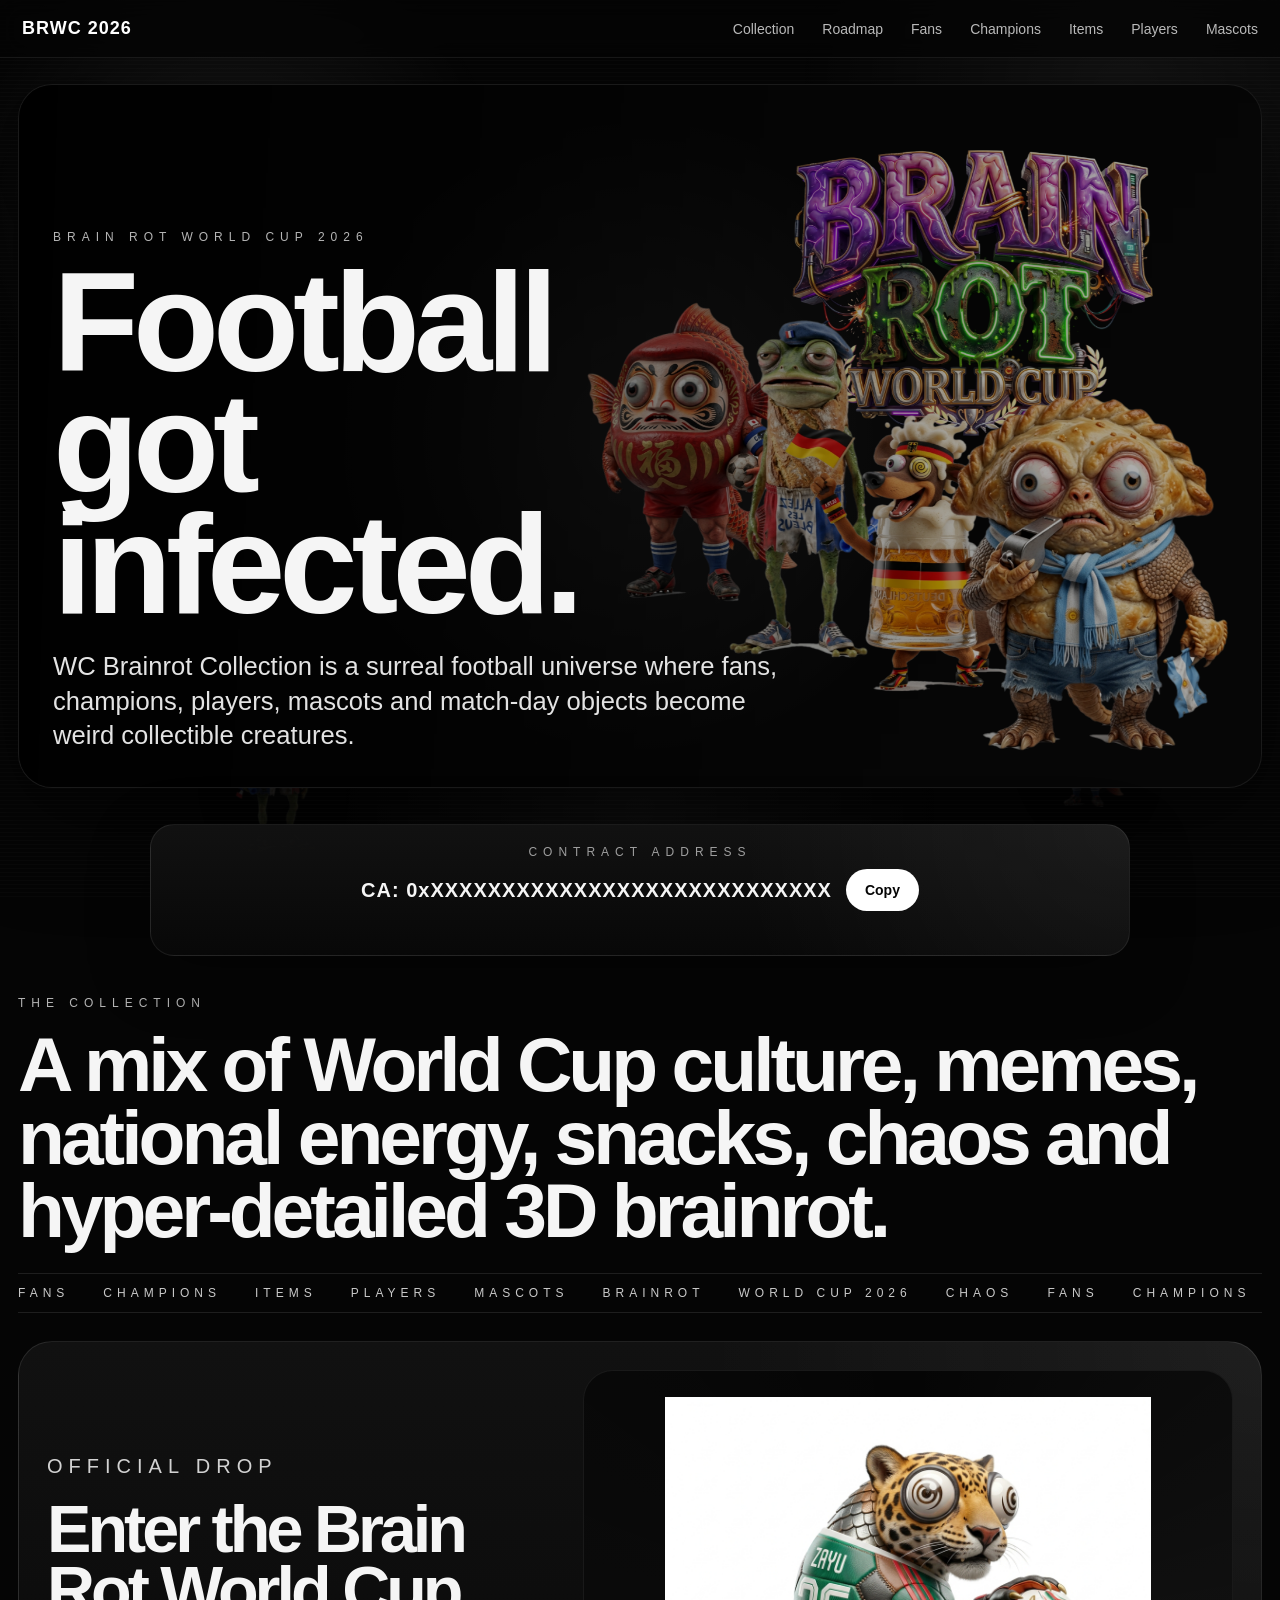
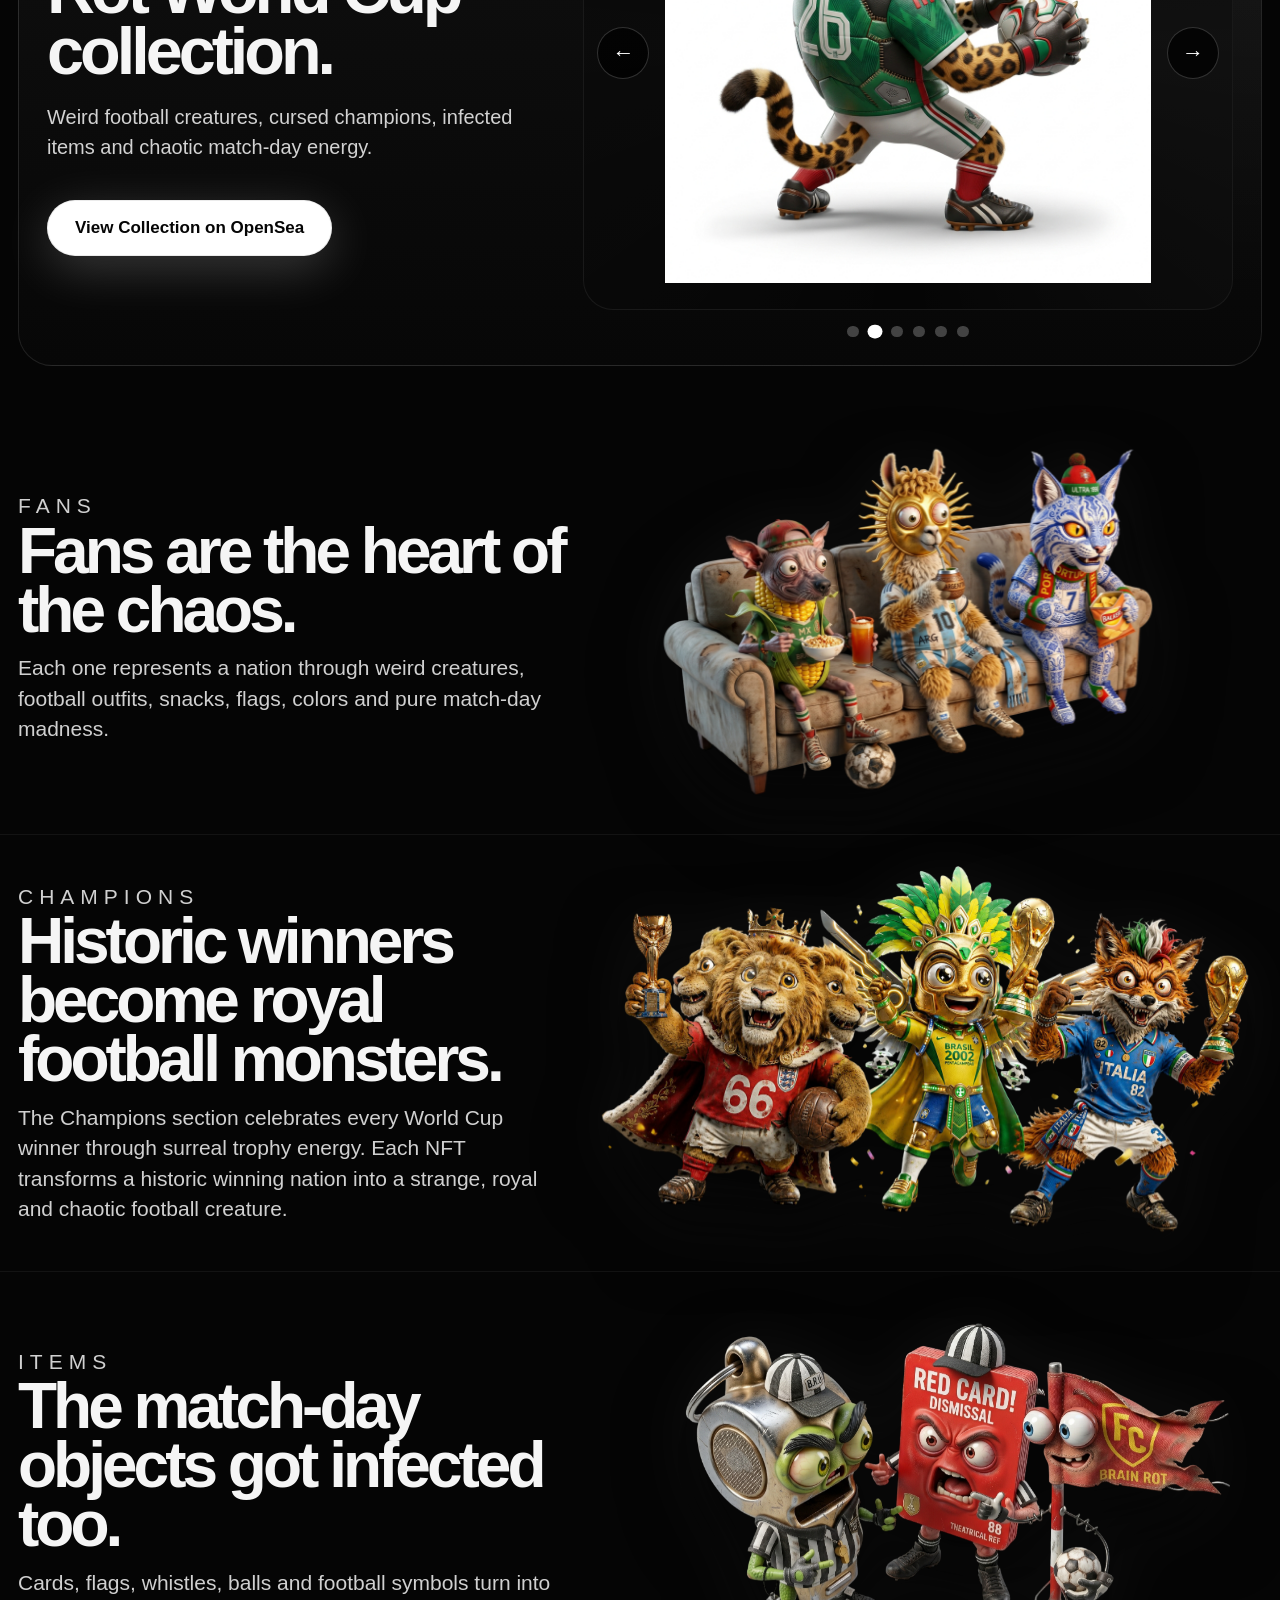
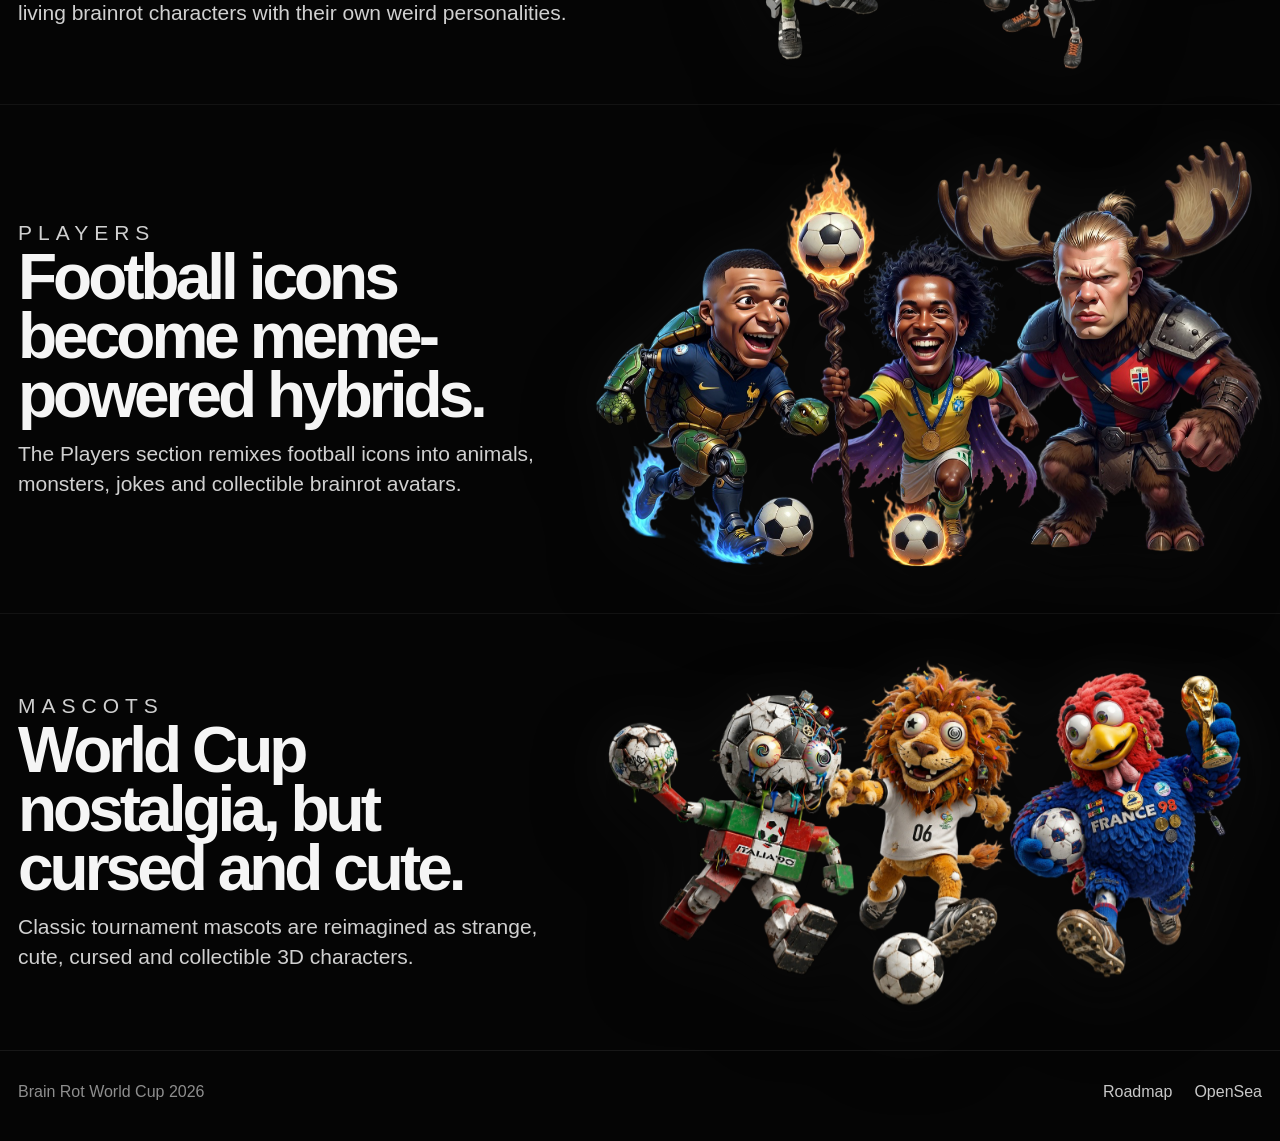
==== index.html @ d7ae4062 "Initial commit" ====
<!DOCTYPE html>
<html lang="en">
<head>
  <meta charset="UTF-8" />
  <meta name="viewport" content="width=device-width, initial-scale=1.0" />

  <title>Brain Rot World Cup 2026</title>

  <link rel="stylesheet" href="style.css" />
</head>
<body>

  <div class="cursor-glow"></div>

  <!-- Floating background characters -->
  <div class="bg-floaters">
    <img src="assets/floaters/floater-01.png" class="floater floater-1" alt="">
    <img src="assets/floaters/floater-02.png" class="floater floater-2" alt="">
    <img src="assets/floaters/floater-03.png" class="floater floater-3" alt="">
    <img src="assets/floaters/floater-04.png" class="floater floater-4" alt="">
    <img src="assets/floaters/floater-05.png" class="floater floater-5" alt="">
    <img src="assets/floaters/floater-06.png" class="floater floater-6" alt="">
  </div>

  <nav class="navbar">
    <a href="index.html" class="logo">BRWC 2026</a>

    <div class="nav-links">
      <a href="#collection">Collection</a>
      <a href="roadmap.html">Roadmap</a>
      <a href="#fans">Fans</a>
      <a href="#champions">Champions</a>
      <a href="#items">Items</a>
      <a href="#players">Players</a>
      <a href="#mascots">Mascots</a>
    </div>
  </nav>

  <main>

    <section class="hero">
      <div class="hero-stage reveal">
        <img src="assets/hero.png" alt="Brain Rot World Cup cover" class="hero-art">

        <div class="hero-overlay"></div>

        <div class="hero-content">
          <p class="tag glitch-tag">BRAIN ROT WORLD CUP 2026</p>

          <h1 class="hero-title">
            <span>Football</span>
            <span>got</span>
            <span>infected.</span>
          </h1>

          <p class="hero-description">
            WC Brainrot Collection is a surreal football universe where fans,
            champions, players, mascots and match-day objects become weird collectible creatures.
          </p>
        </div>
      </div>
    </section>

    <section class="contract-bar reveal">
      <div class="contract-box">
        <p class="contract-label">Contract Address</p>

        <div class="contract-code-wrap">
          <span id="ca-value" class="contract-code">CA: 0xXXXXXXXXXXXXXXXXXXXXXXXXXXXX</span>

          <button id="copy-ca-btn" class="copy-ca-btn magnetic" type="button">
            Copy
          </button>
        </div>

        <span id="copy-feedback" class="copy-feedback">Copied!</span>
      </div>
    </section>

    <section id="collection" class="collection-section">
      <div class="collection-top reveal">
        <p class="tag glitch-tag">THE COLLECTION</p>

        <h2 class="animated-headline">
          A mix of World Cup culture, memes, national energy, snacks, chaos and hyper-detailed 3D brainrot.
        </h2>
      </div>

      <div class="marquee reveal">
        <div class="marquee-track">
          <span>FANS</span>
          <span>CHAMPIONS</span>
          <span>ITEMS</span>
          <span>PLAYERS</span>
          <span>MASCOTS</span>
          <span>BRAINROT</span>
          <span>WORLD CUP 2026</span>
          <span>CHAOS</span>
          <span>FANS</span>
          <span>CHAMPIONS</span>
          <span>ITEMS</span>
          <span>PLAYERS</span>
          <span>MASCOTS</span>
          <span>BRAINROT</span>
          <span>WORLD CUP 2026</span>
          <span>CHAOS</span>
        </div>
      </div>

      <div class="collection-feature reveal">
        <div class="collection-copy">
          <p class="tag glitch-tag">OFFICIAL DROP</p>

          <h3>Enter the Brain Rot World Cup collection.</h3>

          <p>
            Weird football creatures, cursed champions, infected items and chaotic match-day energy.
          </p>

          <a
            href="https://opensea.io/collection/brain-rot-world-cup-2026/overview"
            target="_blank"
            rel="noopener noreferrer"
            class="opensea-button big magnetic"
          >
            View Collection on OpenSea
          </a>
        </div>

        <div class="carousel-wrap">
          <button class="carousel-btn prev magnetic" aria-label="Previous NFT">←</button>

          <div class="carousel-stage">
            <div class="slide active">
              <img src="assets/nfts/nft-01.png" alt="BRWC NFT 01">
            </div>

            <div class="slide">
              <img src="assets/nfts/nft-02.png" alt="BRWC NFT 02">
            </div>

            <div class="slide">
              <img src="assets/nfts/nft-03.png" alt="BRWC NFT 03">
            </div>

            <div class="slide">
              <img src="assets/nfts/nft-04.png" alt="BRWC NFT 04">
            </div>

            <div class="slide">
              <img src="assets/nfts/nft-05.png" alt="BRWC NFT 05">
            </div>

            <div class="slide">
              <img src="assets/nfts/nft-06.png" alt="BRWC NFT 06">
            </div>
          </div>

          <button class="carousel-btn next magnetic" aria-label="Next NFT">→</button>

          <div class="carousel-dots">
            <button class="dot active" aria-label="NFT 1"></button>
            <button class="dot" aria-label="NFT 2"></button>
            <button class="dot" aria-label="NFT 3"></button>
            <button class="dot" aria-label="NFT 4"></button>
            <button class="dot" aria-label="NFT 5"></button>
            <button class="dot" aria-label="NFT 6"></button>
          </div>
        </div>
      </div>
    </section>

    <section id="fans" class="category reveal">
      <div class="category-text">
        <p class="tag glitch-tag">FANS</p>

        <h2>Fans are the heart of the chaos.</h2>

        <p>
          Each one represents a nation through weird creatures, football outfits,
          snacks, flags, colors and pure match-day madness.
        </p>
      </div>

      <div class="category-image">
        <img src="assets/fans.png" alt="Brainrot football fans">
      </div>
    </section>

    <section id="champions" class="category reveal">
      <div class="category-text">
        <p class="tag glitch-tag">CHAMPIONS</p>

        <h2>Historic winners become royal football monsters.</h2>

        <p>
          The Champions section celebrates every World Cup winner through surreal
          trophy energy. Each NFT transforms a historic winning nation into a
          strange, royal and chaotic football creature.
        </p>
      </div>

      <div class="category-image">
        <img src="assets/champions.png" alt="Brainrot World Cup champions">
      </div>
    </section>

    <section id="items" class="category reveal">
      <div class="category-text">
        <p class="tag glitch-tag">ITEMS</p>

        <h2>The match-day objects got infected too.</h2>

        <p>
          Cards, flags, whistles, balls and football symbols turn into living
          brainrot characters with their own weird personalities.
        </p>
      </div>

      <div class="category-image">
        <img src="assets/items.png" alt="Brainrot World Cup items">
      </div>
    </section>

    <section id="players" class="category reveal">
      <div class="category-text">
        <p class="tag glitch-tag">PLAYERS</p>

        <h2>Football icons become meme-powered hybrids.</h2>

        <p>
          The Players section remixes football icons into animals, monsters,
          jokes and collectible brainrot avatars.
        </p>
      </div>

      <div class="category-image">
        <img src="assets/players.png" alt="Brainrot football players">
      </div>
    </section>

    <section id="mascots" class="category reveal">
      <div class="category-text">
        <p class="tag glitch-tag">MASCOTS</p>

        <h2>World Cup nostalgia, but cursed and cute.</h2>

        <p>
          Classic tournament mascots are reimagined as strange, cute, cursed
          and collectible 3D characters.
        </p>
      </div>

      <div class="category-image">
        <img src="assets/mascots.png" alt="Brainrot World Cup mascots">
      </div>
    </section>

  </main>

  <footer class="reveal">
    <p>Brain Rot World Cup 2026</p>

    <div class="footer-links">
      <a href="roadmap.html" class="magnetic">Roadmap</a>

      <a
        href="https://opensea.io/collection/brain-rot-world-cup-2026/overview"
        target="_blank"
        rel="noopener noreferrer"
        class="magnetic"
      >
        OpenSea
      </a>
    </div>
  </footer>

  <script src="script.js"></script>
</body>
</html>
---- style.css ----
* {
  box-sizing: border-box;
}

html {
  scroll-behavior: smooth;
  cursor: url("assets/trophy-cursor.png") 16 16, auto;
}

body {
  margin: 0;
  background: #050505;
  color: #f5f5f5;
  font-family: Arial, Helvetica, sans-serif;
  overflow-x: hidden;
  cursor: url("assets/trophy-cursor.png") 16 16, auto;
}

a,
button,
.carousel-btn,
.dot,
.magnetic {
  cursor: url("assets/trophy-cursor.png") 16 16, pointer;
}

body::before {
  content: "";
  position: fixed;
  inset: 0;
  pointer-events: none;
  z-index: 0;
  background:
    radial-gradient(circle at 18% 22%, rgba(255,255,255,0.08), transparent 22%),
    radial-gradient(circle at 88% 10%, rgba(255,255,255,0.06), transparent 24%),
    radial-gradient(circle at 50% 90%, rgba(255,255,255,0.04), transparent 30%);
  animation: backgroundPulse 9s ease-in-out infinite;
}

body::after {
  content: "";
  position: fixed;
  inset: 0;
  pointer-events: none;
  z-index: 1;
  opacity: 0.045;
  background-image:
    linear-gradient(rgba(255,255,255,0.35) 1px, transparent 1px);
  background-size: 100% 4px;
  mix-blend-mode: screen;
}

@keyframes backgroundPulse {
  0% {
    opacity: 0.65;
    transform: scale(1);
  }

  50% {
    opacity: 1;
    transform: scale(1.04);
  }

  100% {
    opacity: 0.65;
    transform: scale(1);
  }
}

img {
  width: 100%;
  display: block;
}

main,
nav,
footer {
  position: relative;
  z-index: 2;
}

/* cursor glow */
.cursor-glow {
  position: fixed;
  left: 0;
  top: 0;
  width: 34px;
  height: 34px;
  border-radius: 999px;
  pointer-events: none;
  z-index: 9999;
  opacity: 0;
  transform: translate(-50%, -50%);
  background: radial-gradient(circle, rgba(255,255,255,0.32), rgba(255,255,255,0.06), transparent 70%);
  mix-blend-mode: screen;
  transition:
    opacity 0.2s ease,
    width 0.2s ease,
    height 0.2s ease;
}

.cursor-glow.active {
  opacity: 1;
}

.cursor-glow.hovering {
  width: 64px;
  height: 64px;
  background: radial-gradient(circle, rgba(255,255,255,0.46), rgba(255,255,255,0.10), transparent 70%);
}

/* floating background */
.bg-floaters {
  position: fixed;
  inset: 0;
  pointer-events: none;
  overflow: hidden;
  z-index: 1;
}

.floater {
  position: absolute;
  width: 90px;
  opacity: 0.18;
  filter:
    drop-shadow(0 10px 30px rgba(0,0,0,0.55))
    drop-shadow(0 0 16px rgba(255,255,255,0.06));
  will-change: transform;
  animation-name: floaterDrift;
  animation-timing-function: ease-in-out;
  animation-iteration-count: infinite;
}

.floater-1 {
  top: 12%;
  left: 3%;
  width: 82px;
  animation-duration: 19s;
  animation-delay: -2s;
}

.floater-2 {
  top: 20%;
  right: 5%;
  width: 105px;
  animation-duration: 24s;
  animation-delay: -8s;
}

.floater-3 {
  top: 44%;
  left: 8%;
  width: 72px;
  animation-duration: 22s;
  animation-delay: -5s;
}

.floater-4 {
  top: 54%;
  right: 9%;
  width: 98px;
  animation-duration: 21s;
  animation-delay: -11s;
}

.floater-5 {
  top: 74%;
  left: 18%;
  width: 88px;
  animation-duration: 27s;
  animation-delay: -4s;
}

.floater-6 {
  top: 78%;
  right: 12%;
  width: 76px;
  animation-duration: 20s;
  animation-delay: -13s;
}

@keyframes floaterDrift {
  0% {
    transform: translate3d(0, 0, 0) rotate(0deg) scale(1);
  }

  20% {
    transform: translate3d(24px, -36px, 0) rotate(7deg) scale(1.06);
  }

  40% {
    transform: translate3d(-18px, -18px, 0) rotate(-5deg) scale(0.96);
  }

  60% {
    transform: translate3d(30px, 20px, 0) rotate(4deg) scale(1.02);
  }

  80% {
    transform: translate3d(-12px, 34px, 0) rotate(-8deg) scale(1.08);
  }

  100% {
    transform: translate3d(0, 0, 0) rotate(0deg) scale(1);
  }
}

/* reveal on scroll */
.reveal {
  opacity: 0;
  transform: translateY(34px) scale(0.985);
  filter: blur(8px);
  transition:
    opacity 0.8s ease,
    transform 0.8s ease,
    filter 0.8s ease;
}

.reveal.visible {
  opacity: 1;
  transform: translateY(0) scale(1);
  filter: blur(0);
}

/* nav */
.navbar {
  width: 100%;
  padding: 18px 22px;
  display: flex;
  justify-content: space-between;
  align-items: center;
  position: sticky;
  top: 0;
  background: rgba(5, 5, 5, 0.78);
  backdrop-filter: blur(12px);
  z-index: 10;
  border-bottom: 1px solid rgba(255,255,255,0.08);
}

.logo {
  font-size: 18px;
  font-weight: 900;
  letter-spacing: 1px;
  animation: logoJitter 5s steps(1) infinite;
}

@keyframes logoJitter {
  0%, 92%, 100% {
    transform: translate(0, 0);
  }

  93% {
    transform: translate(1px, -1px);
  }

  94% {
    transform: translate(-1px, 1px);
  }

  95% {
    transform: translate(1px, 1px);
  }
}

.nav-links {
  display: flex;
  gap: 28px;
}

.nav-links a {
  color: white;
  text-decoration: none;
  font-size: 14px;
  opacity: 0.72;
  transition:
    opacity 0.2s ease,
    transform 0.2s ease;
}

.nav-links a:hover {
  opacity: 1;
  transform: translateY(-2px);
}

/* tags */
.tag {
  font-size: 12px;
  letter-spacing: 6px;
  text-transform: uppercase;
  color: #b5b5b5;
  margin: 0 0 18px;
}

.glitch-tag {
  animation: tinyGlitch 4.6s steps(1) infinite;
}

@keyframes tinyGlitch {
  0%, 88%, 100% {
    transform: translate(0, 0);
    opacity: 0.9;
  }

  89% {
    transform: translate(1px, -1px);
    opacity: 1;
  }

  90% {
    transform: translate(-1px, 1px);
    opacity: 0.75;
  }

  91% {
    transform: translate(0, 0);
    opacity: 0.9;
  }
}

/* hero */
.hero {
  padding: 26px 18px 28px;
}

.hero-stage {
  position: relative;
  min-height: 78vh;
  border-radius: 34px;
  overflow: hidden;
  background:
    radial-gradient(circle at center, rgba(255,255,255,0.08), transparent 45%),
    #090909;
  border: 1px solid rgba(255,255,255,0.07);
  box-shadow: 0 30px 100px rgba(0,0,0,0.55);
  animation: heroBreath 7s ease-in-out infinite;
}

@keyframes heroBreath {
  0% {
    transform: translateY(0) scale(1);
  }

  50% {
    transform: translateY(-4px) scale(1.006);
  }

  100% {
    transform: translateY(0) scale(1);
  }
}

.hero-art {
  width: 100%;
  height: 100%;
  object-fit: cover;
  object-position: center;
  min-height: 78vh;
  transform: scale(1.015);
  transition: transform 0.25s ease-out;
  will-change: transform;
}

.hero-overlay {
  position: absolute;
  inset: 0;
  background:
    linear-gradient(90deg, rgba(0,0,0,0.88) 0%, rgba(0,0,0,0.56) 36%, rgba(0,0,0,0.18) 64%, rgba(0,0,0,0.08) 100%),
    linear-gradient(180deg, rgba(0,0,0,0.28) 0%, rgba(0,0,0,0.2) 100%);
}

.hero-content {
  position: absolute;
  left: 34px;
  bottom: 34px;
  max-width: 760px;
  z-index: 2;
}

.hero-title {
  font-size: clamp(64px, 11vw, 170px);
  line-height: 0.86;
  letter-spacing: -6px;
  margin: 0;
}

.split-text .char {
  display: inline-block;
  transform-origin: 50% 80%;
  animation: charWave 3.8s ease-in-out infinite;
  animation-delay: calc(var(--i) * 0.035s);
}

@keyframes charWave {
  0%, 100% {
    transform: translateY(0) rotate(0deg) skewX(0deg);
  }

  30% {
    transform: translateY(-3px) rotate(-0.8deg) skewX(-1deg);
  }

  60% {
    transform: translateY(2px) rotate(0.6deg) skewX(0.8deg);
  }
}

.hero-description {
  font-size: clamp(22px, 2vw, 34px);
  line-height: 1.35;
  color: #e3e3e3;
  max-width: 900px;
  margin: 24px 0 0;
  animation: descriptionFloat 6s ease-in-out infinite;
}

@keyframes descriptionFloat {
  0%, 100% {
    transform: translateY(0);
  }

  50% {
    transform: translateY(-4px);
  }
}

/* collection */
.collection-section {
  padding: 16px 18px 36px;
}

.collection-top {
  max-width: 1200px;
}

.collection-top h2 {
  font-size: clamp(40px, 6vw, 92px);
  line-height: 0.95;
  letter-spacing: -4px;
  margin: 0;
}

.animated-headline {
  animation: softWobble 6s ease-in-out infinite;
  transform-origin: left center;
}

@keyframes softWobble {
  0% {
    transform: skewX(0deg) translateY(0);
  }

  25% {
    transform: skewX(-0.9deg) translateY(-2px);
  }

  50% {
    transform: skewX(0.9deg) translateY(2px);
  }

  75% {
    transform: skewX(-0.4deg) translateY(-1px);
  }

  100% {
    transform: skewX(0deg) translateY(0);
  }
}

.marquee {
  width: 100%;
  overflow: hidden;
  margin: 26px 0 28px;
  border-top: 1px solid rgba(255,255,255,0.1);
  border-bottom: 1px solid rgba(255,255,255,0.1);
  padding: 12px 0;
  transform: rotate(-0.3deg);
}

.marquee-track {
  display: flex;
  gap: 34px;
  width: max-content;
  animation: marqueeMove 19s linear infinite;
}

.marquee-track span {
  font-size: 12px;
  letter-spacing: 5px;
  white-space: nowrap;
  opacity: 0.82;
  animation: marqueePulse 3s ease-in-out infinite;
}

.marquee-track span:nth-child(odd) {
  animation-delay: 1s;
}

@keyframes marqueeMove {
  from {
    transform: translateX(0);
  }

  to {
    transform: translateX(-50%);
  }
}

@keyframes marqueePulse {
  0%, 100% {
    opacity: 0.55;
    transform: translateY(0);
  }

  50% {
    opacity: 1;
    transform: translateY(-1px);
  }
}

.collection-feature {
  display: grid;
  grid-template-columns: 0.88fr 1.12fr;
  gap: 26px;
  align-items: center;
  padding: 28px;
  border-radius: 34px;
  border: 1px solid rgba(255,255,255,0.1);
  background:
    radial-gradient(circle at top right, rgba(255,255,255,0.06), transparent 40%),
    linear-gradient(180deg, #111111, #070707);
}

.collection-copy h3 {
  font-size: clamp(48px, 5.2vw, 78px);
  line-height: 0.92;
  letter-spacing: -4px;
  margin: 0 0 20px;
  max-width: 520px;
  animation: titleBreath 5.8s ease-in-out infinite;
}

@keyframes titleBreath {
  0%, 100% {
    transform: scale(1);
  }

  50% {
    transform: scale(1.012);
  }
}

.collection-copy p {
  font-size: 20px;
  line-height: 1.5;
  color: #d2d2d2;
  max-width: 540px;
}

.opensea-button {
  display: inline-block;
  text-decoration: none;
  border-radius: 999px;
  font-weight: 900;
  transition:
    transform 0.2s ease,
    box-shadow 0.2s ease,
    letter-spacing 0.2s ease;
}

.opensea-button.big {
  margin-top: 18px;
  padding: 18px 28px;
  font-size: 17px;
  color: #050505;
  background: #ffffff;
  box-shadow:
    0 12px 50px rgba(255,255,255,0.2),
    inset 0 0 0 1px rgba(0,0,0,0.08);
  animation: buttonPulse 2.8s ease-in-out infinite;
}

.opensea-button.big:hover {
  transform: translateY(-4px) scale(1.025) rotate(-0.6deg);
  box-shadow:
    0 18px 65px rgba(255,255,255,0.3),
    0 0 0 8px rgba(255,255,255,0.05);
  letter-spacing: 0.2px;
}

@keyframes buttonPulse {
  0%, 100% {
    box-shadow:
      0 12px 50px rgba(255,255,255,0.18),
      inset 0 0 0 1px rgba(0,0,0,0.08);
  }

  50% {
    box-shadow:
      0 18px 70px rgba(255,255,255,0.28),
      inset 0 0 0 1px rgba(0,0,0,0.08);
  }
}

/* carousel */
.carousel-wrap {
  position: relative;
}

.carousel-stage {
  position: relative;
  height: 540px;
  border-radius: 30px;
  overflow: hidden;
  background:
    radial-gradient(circle at center, rgba(255,255,255,0.12), transparent 52%),
    #050505;
  border: 1px solid rgba(255,255,255,0.08);
}

.carousel-stage::before {
  content: "";
  position: absolute;
  inset: -40%;
  background: conic-gradient(
    from 0deg,
    transparent,
    rgba(255,255,255,0.08),
    transparent,
    rgba(255,255,255,0.04),
    transparent
  );
  animation: carouselAura 10s linear infinite;
  opacity: 0.6;
}

@keyframes carouselAura {
  from {
    transform: rotate(0deg);
  }

  to {
    transform: rotate(360deg);
  }
}

.slide {
  position: absolute;
  inset: 0;
  opacity: 0;
  transform: scale(0.96) rotate(-1deg);
  transition:
    opacity 0.45s ease,
    transform 0.45s ease;
  pointer-events: none;
  z-index: 2;
}

.slide.active {
  opacity: 1;
  transform: scale(1) rotate(0deg);
  pointer-events: auto;
}

.slide img {
  width: 100%;
  height: 100%;
  object-fit: contain;
  padding: 26px;
  animation: nftFloat 4.8s ease-in-out infinite;
}

@keyframes nftFloat {
  0% {
    transform: translateY(0) rotate(0deg);
  }

  50% {
    transform: translateY(-10px) rotate(0.5deg);
  }

  100% {
    transform: translateY(0) rotate(0deg);
  }
}

.carousel-btn {
  position: absolute;
  top: 50%;
  transform: translateY(-50%);
  z-index: 5;
  width: 52px;
  height: 52px;
  border-radius: 999px;
  border: 1px solid rgba(255,255,255,0.18);
  background: rgba(0,0,0,0.72);
  color: white;
  font-size: 22px;
  transition:
    transform 0.2s ease,
    background 0.2s ease,
    box-shadow 0.2s ease;
}

.carousel-btn:hover {
  background: rgba(255,255,255,0.14);
  box-shadow: 0 0 35px rgba(255,255,255,0.12);
}

.carousel-btn.prev {
  left: 14px;
}

.carousel-btn.next {
  right: 14px;
}

.carousel-dots {
  display: flex;
  justify-content: center;
  gap: 10px;
  margin-top: 16px;
}

.dot {
  width: 11px;
  height: 11px;
  border-radius: 999px;
  border: none;
  background: rgba(255,255,255,0.24);
  transition:
    transform 0.2s ease,
    background 0.2s ease;
}

.dot.active {
  background: white;
  transform: scale(1.25);
}

/* categories */
.category {
  display: grid;
  grid-template-columns: 0.9fr 1.1fr;
  align-items: center;
  gap: 18px;
  padding: 28px 18px;
}

.category + .category {
  border-top: 1px solid rgba(255,255,255,0.06);
}

.category-text {
  max-width: 620px;
}

.category-text h2 {
  font-size: clamp(44px, 5vw, 82px);
  line-height: 0.92;
  letter-spacing: -4px;
  margin: 0 0 14px;
  animation: categoryTitleWobble 7s ease-in-out infinite;
}

@keyframes categoryTitleWobble {
  0%, 100% {
    transform: translateY(0) skewX(0deg);
  }

  35% {
    transform: translateY(-2px) skewX(-0.7deg);
  }

  70% {
    transform: translateY(2px) skewX(0.6deg);
  }
}

.category-text p {
  font-size: 21px;
  line-height: 1.45;
  color: #d0d0d0;
  margin: 0;
}

.category-image {
  display: flex;
  align-items: center;
  justify-content: center;
  min-height: 320px;
}

.category-image img {
  max-width: 100%;
  max-height: 540px;
  object-fit: contain;
  filter:
    drop-shadow(0 30px 36px rgba(0,0,0,0.75))
    drop-shadow(0 0 30px rgba(255,255,255,0.05));
  animation: imageFloat 5s ease-in-out infinite;
  will-change: transform;
}

@keyframes imageFloat {
  0% {
    transform: translateY(0px) rotate(0deg) scale(1);
  }

  50% {
    transform: translateY(-10px) rotate(0.5deg) scale(1.01);
  }

  100% {
    transform: translateY(0px) rotate(0deg) scale(1);
  }
}

/* footer */
footer {
  padding: 32px 18px 40px;
  border-top: 1px solid rgba(255,255,255,0.08);
  display: flex;
  justify-content: space-between;
  color: #8e8e8e;
}

footer p {
  margin: 0;
}

footer a {
  color: white;
  text-decoration: none;
  opacity: 0.78;
  transition:
    opacity 0.2s ease,
    transform 0.2s ease;
}

footer a:hover {
  opacity: 1;
  transform: translateY(-2px);
}

/* reduced motion */
@media (prefers-reduced-motion: reduce) {
  *,
  *::before,
  *::after {
    animation-duration: 0.001ms !important;
    animation-iteration-count: 1 !important;
    transition-duration: 0.001ms !important;
    scroll-behavior: auto !important;
  }
}
/* =========================
   ROADMAP PAGE — BOLD ROAD STYLE
========================= */

.roadmap-page {
  position: relative;
  z-index: 2;
}

.road-hero {
  min-height: 86vh;
  padding: 70px 18px 24px;
  display: grid;
  grid-template-columns: 1fr 0.8fr;
  align-items: center;
  gap: 22px;
}

.road-title {
  font-size: clamp(84px, 15vw, 220px);
  line-height: 0.78;
  letter-spacing: -10px;
  margin: 0;
  text-transform: uppercase;
  animation: roadmapTitleMove 6s ease-in-out infinite;
}

.road-subtitle {
  max-width: 760px;
  margin: 24px 0 0;
  color: #d8d8d8;
  font-size: clamp(20px, 2.2vw, 34px);
  line-height: 1.28;
}

.road-hero-mascot {
  display: flex;
  justify-content: center;
  align-items: center;
}

.road-hero-mascot img {
  max-height: 700px;
  object-fit: contain;
  filter:
    drop-shadow(0 32px 50px rgba(0,0,0,0.8))
    drop-shadow(0 0 50px rgba(255, 215, 90, 0.16));
  animation: trophyFloatWild 5.6s ease-in-out infinite;
}

@keyframes trophyFloatWild {
  0%, 100% {
    transform: translateY(0) rotate(0deg) scale(1);
  }
  50% {
    transform: translateY(-14px) rotate(1deg) scale(1.02);
  }
}

.roadmap-map {
  position: relative;
  max-width: 1360px;
  margin: 0 auto;
  padding: 60px 18px 100px;
}

.roadmap-map::before {
  content: "";
  position: absolute;
  top: 0;
  bottom: 0;
  left: 50%;
  width: 180px;
  transform: translateX(-50%);
  border-radius: 999px;
  background:
    linear-gradient(90deg,
      transparent 0,
      transparent 28%,
      #181818 28%,
      #222222 50%,
      #181818 72%,
      transparent 72%,
      transparent 100%);
  box-shadow:
    inset 0 0 0 1px rgba(255,255,255,0.04),
    0 0 70px rgba(255,255,255,0.04);
  z-index: 0;
}

.roadmap-map::after {
  content: "";
  position: absolute;
  top: 30px;
  bottom: 30px;
  left: 50%;
  width: 8px;
  transform: translateX(-50%);
  border-radius: 999px;
  background:
    repeating-linear-gradient(
      180deg,
      rgba(255,255,255,0.92) 0 28px,
      transparent 28px 60px
    );
  opacity: 0.9;
  z-index: 1;
}

.road-start,
.road-finish {
  position: relative;
  z-index: 3;
  width: fit-content;
  margin: 0 auto 26px;
  padding: 12px 22px;
  border-radius: 999px;
  background: white;
  color: #050505;
  font-size: 13px;
  font-weight: 900;
  letter-spacing: 3px;
  text-transform: uppercase;
  box-shadow: 0 12px 35px rgba(255,255,255,0.16);
}

.road-finish {
  margin-top: 8px;
}

.road-stop {
  position: relative;
  z-index: 3;
  display: grid;
  grid-template-columns: 1fr 180px 1fr;
  align-items: center;
  margin: 26px 0;
  min-height: 210px;
}

.road-node {
  width: 124px;
  height: 124px;
  border-radius: 999px;
  background:
    radial-gradient(circle at 35% 30%, rgba(255,255,255,0.22), transparent 35%),
    linear-gradient(180deg, #ffffff, #dcdcdc);
  color: #050505;
  display: flex;
  align-items: center;
  justify-content: center;
  margin: 0 auto;
  font-size: 34px;
  font-weight: 900;
  letter-spacing: -2px;
  box-shadow:
    0 0 0 10px rgba(255,255,255,0.05),
    0 0 60px rgba(255,255,255,0.16);
  transition: transform 0.25s ease, box-shadow 0.25s ease;
}

.road-node.finish {
  background:
    radial-gradient(circle at 35% 30%, rgba(255,255,255,0.2), transparent 35%),
    linear-gradient(180deg, #ffe18b, #dcae2b);
}

.road-stop:hover .road-node,
.road-stop.active .road-node {
  transform: scale(1.08) rotate(-2deg);
  box-shadow:
    0 0 0 16px rgba(255,255,255,0.07),
    0 0 100px rgba(255,255,255,0.24);
}

.road-card {
  position: relative;
  padding: 26px 28px;
  border-radius: 28px;
  border: 1px solid rgba(255,255,255,0.09);
  background:
    radial-gradient(circle at top right, rgba(255,255,255,0.06), transparent 38%),
    linear-gradient(180deg, rgba(16,16,16,0.98), rgba(7,7,7,0.98));
  box-shadow: 0 20px 80px rgba(0,0,0,0.34);
  transition:
    transform 0.28s ease,
    border-color 0.28s ease,
    box-shadow 0.28s ease;
  overflow: hidden;
}

.left .road-card {
  transform: rotate(-1.2deg);
  transform-origin: right center;
}

.right .road-card {
  transform: rotate(1.2deg);
  transform-origin: left center;
}

.road-stop:hover .road-card,
.road-stop.active .road-card {
  transform: rotate(0deg) translateY(-8px) scale(1.02);
  border-color: rgba(255,255,255,0.18);
  box-shadow:
    0 30px 100px rgba(0,0,0,0.55),
    0 0 60px rgba(255,255,255,0.05);
}

.road-card::before {
  content: "";
  position: absolute;
  inset: auto -30% -65% auto;
  width: 240px;
  height: 240px;
  border-radius: 999px;
  background: radial-gradient(circle, rgba(255,255,255,0.10), transparent 70%);
  opacity: 0;
  transition: opacity 0.3s ease;
}

.road-stop:hover .road-card::before,
.road-stop.active .road-card::before {
  opacity: 1;
}

.road-card h2 {
  font-size: clamp(34px, 4.2vw, 60px);
  line-height: 0.92;
  letter-spacing: -3px;
  margin: 0 0 12px;
}

.road-summary {
  margin: 0;
  font-size: 20px;
  line-height: 1.42;
  color: #efefef;
}

.road-detail {
  max-height: 0;
  overflow: hidden;
  opacity: 0;
  margin-top: 0;
  transition:
    max-height 0.35s ease,
    opacity 0.25s ease,
    margin-top 0.25s ease;
}

.road-detail p {
  margin: 0;
  font-size: 17px;
  line-height: 1.5;
  color: #bcbcbc;
}

.road-stop:hover .road-detail,
.road-stop.active .road-detail,
.road-stop:focus-within .road-detail {
  max-height: 260px;
  opacity: 1;
  margin-top: 16px;
}

.road-card-top .tag {
  margin-bottom: 14px;
}

.road-bottom {
  padding: 40px 18px 80px;
  display: grid;
  grid-template-columns: 1fr 1fr;
  gap: 28px;
  align-items: center;
}

.road-bottom-copy h2 {
  font-size: clamp(42px, 5.4vw, 90px);
  line-height: 0.9;
  letter-spacing: -4px;
  margin: 0 0 18px;
}

.road-bottom-copy p {
  font-size: 21px;
  line-height: 1.48;
  color: #d0d0d0;
  margin: 0;
}

.road-bottom-art {
  display: flex;
  justify-content: center;
}

.road-bottom-art img {
  max-height: 560px;
  object-fit: contain;
  filter:
    drop-shadow(0 30px 45px rgba(0,0,0,0.75))
    drop-shadow(0 0 40px rgba(255,255,255,0.06));
  animation: imageFloat 5s ease-in-out infinite;
}

/* mobile */
@media (max-width: 900px) {
  html,
  body,
  a,
  button {
    cursor: auto;
  }

  .cursor-glow {
    display: none;
  }

  .nav-links {
    display: none;
  }

  .hero-stage {
    min-height: 68vh;
  }

  .hero-art {
    min-height: 68vh;
  }

  .hero-content {
    left: 20px;
    right: 20px;
    bottom: 20px;
    max-width: none;
  }

  .hero-title {
    letter-spacing: -4px;
  }

  .collection-feature {
    grid-template-columns: 1fr;
    padding: 20px;
  }

  .carousel-stage {
    height: 380px;
  }

  .category {
    grid-template-columns: 1fr;
    padding: 24px 18px;
    gap: 8px;
  }

  .category-image img {
    max-height: 400px;
  }

  .floater {
    opacity: 0.1;
    width: 60px !important;
  }

  footer {
    flex-direction: column;
    gap: 10px;
  }
  .footer-links {
  flex-direction: column;
  align-items: flex-start;
  gap: 10px;
}
.road-hero {
  min-height: auto;
  grid-template-columns: 1fr;
  padding: 48px 18px 12px;
}

.road-title {
  font-size: clamp(60px, 19vw, 108px);
  letter-spacing: -5px;
}

.road-subtitle {
  font-size: 20px;
}

.road-hero-mascot img {
  max-height: 380px;
}

.roadmap-map {
  padding: 34px 18px 60px;
}

.roadmap-map::before {
  left: 36px;
  width: 84px;
  transform: none;
}

.roadmap-map::after {
  left: 36px;
  width: 6px;
  transform: none;
}

.road-start,
.road-finish {
  margin-left: 0;
}

.road-stop {
  grid-template-columns: 84px 1fr;
  margin: 16px 0 28px;
  min-height: auto;
}

.road-stop .road-empty {
  display: none;
}

.road-stop.left,
.road-stop.right {
  grid-template-columns: 84px 1fr;
}

.road-node {
  width: 70px;
  height: 70px;
  font-size: 22px;
}

.road-card {
  padding: 20px 20px 22px;
  border-radius: 22px;
  transform: rotate(0deg) !important;
}

.road-card h2 {
  font-size: clamp(28px, 9vw, 42px);
  letter-spacing: -2px;
}

.road-summary {
  font-size: 17px;
}

.road-detail p {
  font-size: 15px;
}

.road-bottom {
  grid-template-columns: 1fr;
  padding: 20px 18px 56px;
}

.road-bottom-art img {
  max-height: 380px;
}
}
/* contract address bar */
.contract-bar {
  padding: 8px 18px 24px;
  position: relative;
  z-index: 2;
}

.contract-box {
  max-width: 980px;
  margin: 0 auto;
  padding: 20px 22px;
  border-radius: 24px;
  border: 1px solid rgba(255,255,255,0.08);
  background:
    radial-gradient(circle at top right, rgba(255,255,255,0.05), transparent 40%),
    linear-gradient(180deg, rgba(18,18,18,0.96), rgba(8,8,8,0.96));
  box-shadow: 0 18px 60px rgba(0,0,0,0.35);
  text-align: center;
}

.contract-label {
  margin: 0 0 10px;
  font-size: 12px;
  letter-spacing: 6px;
  text-transform: uppercase;
  color: #9f9f9f;
}

.contract-code-wrap {
  display: inline-flex;
  align-items: center;
  gap: 14px;
  flex-wrap: wrap;
  justify-content: center;
}

.contract-code {
  font-size: clamp(15px, 2vw, 20px);
  font-weight: 700;
  letter-spacing: 1px;
  color: #f5f5f5;
  word-break: break-word;
}

.copy-ca-btn {
  border: 1px solid rgba(255,255,255,0.12);
  background: #ffffff;
  color: #050505;
  border-radius: 999px;
  padding: 12px 18px;
  font-size: 14px;
  font-weight: 900;
  transition:
    transform 0.2s ease,
    box-shadow 0.2s ease,
    opacity 0.2s ease;
}

.copy-ca-btn:hover {
  transform: translateY(-2px);
  box-shadow: 0 10px 30px rgba(255,255,255,0.18);
}

.copy-feedback {
  display: block;
  margin-top: 10px;
  font-size: 12px;
  letter-spacing: 2px;
  text-transform: uppercase;
  color: #8dffb3;
  opacity: 0;
  transform: translateY(4px);
  transition:
    opacity 0.2s ease,
    transform 0.2s ease;
}

.copy-feedback.show {
  opacity: 1;
  transform: translateY(0);
}
.logo {
  color: white;
  text-decoration: none;
}

.footer-links {
  display: flex;
  gap: 22px;
  align-items: center;
}

.footer-links a {
  color: white;
  text-decoration: none;
  opacity: 0.78;
  transition:
    opacity 0.2s ease,
    transform 0.2s ease;
}

.footer-links a:hover {
  opacity: 1;
  transform: translateY(-2px);
}
.hero-title span {
  display: block;
  white-space: nowrap;
}

@media (max-width: 900px) {
  .hero-title span {
    white-space: normal;
  }
}
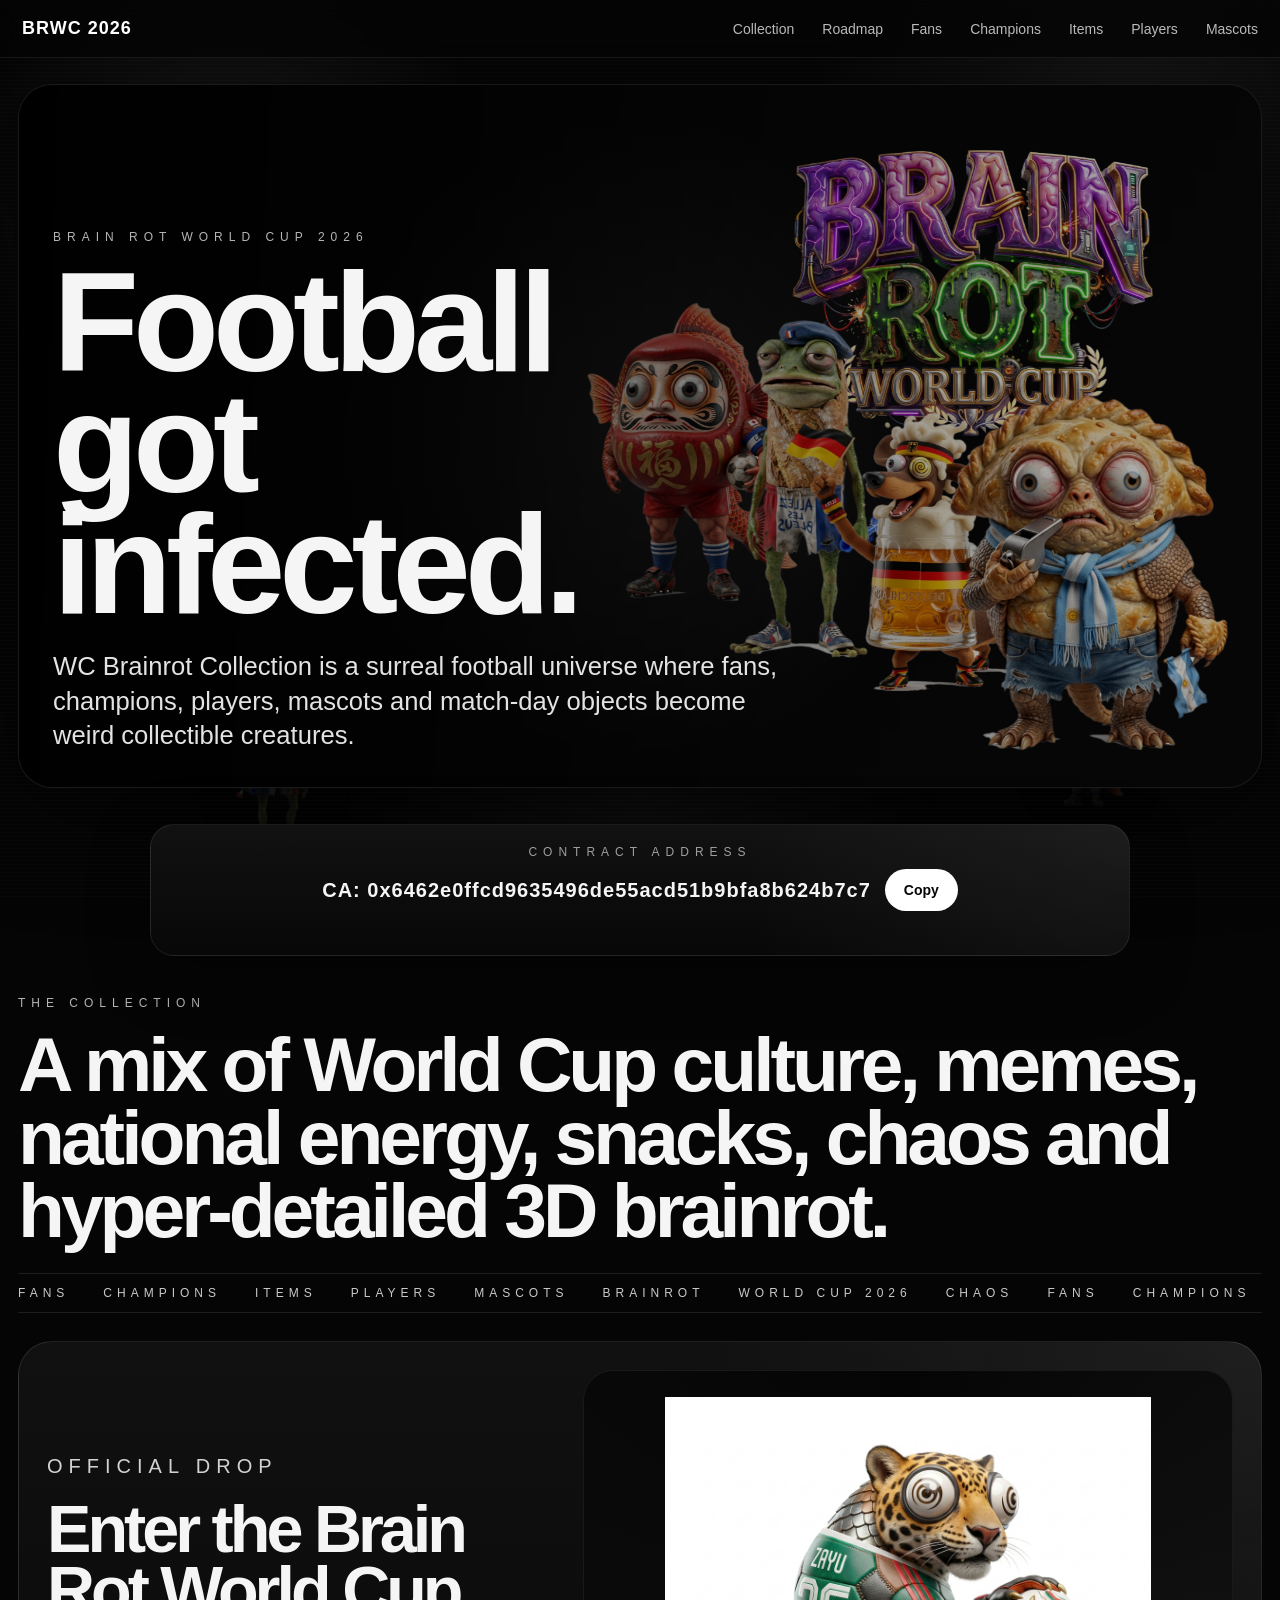
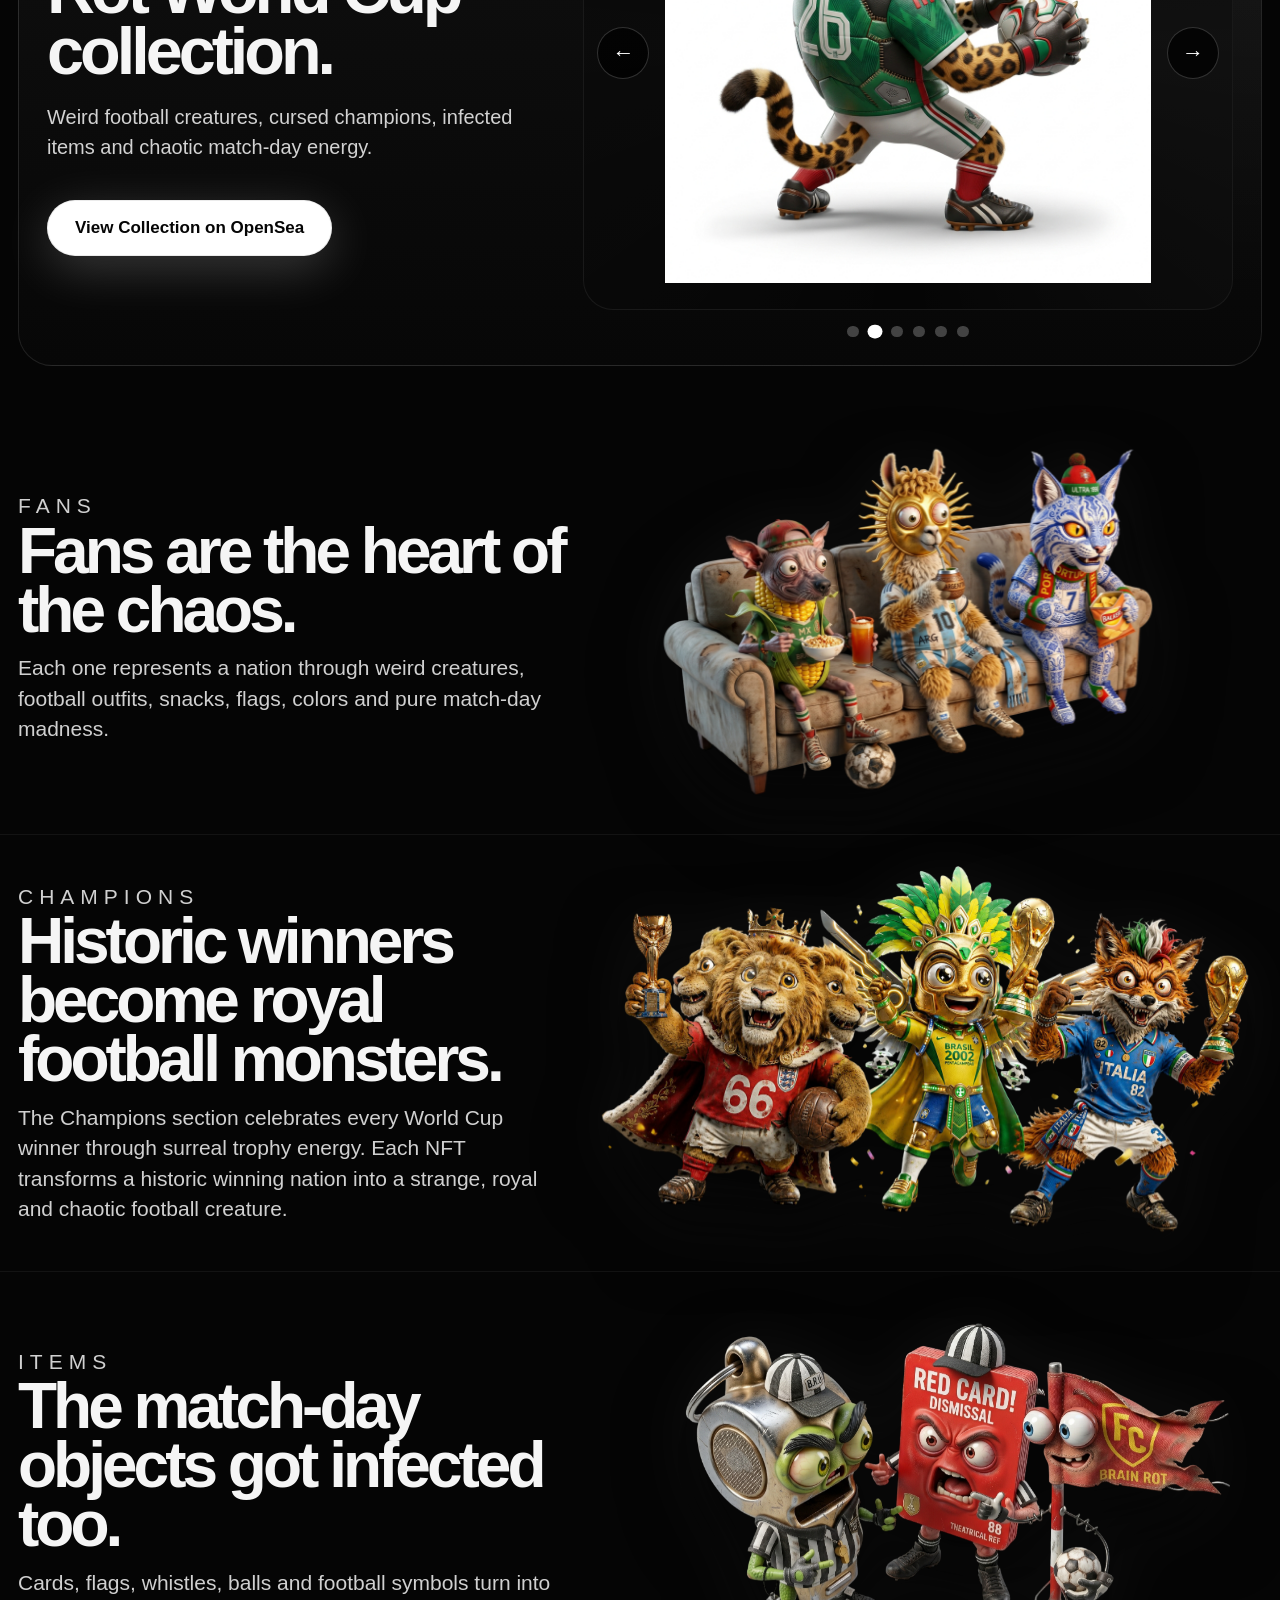
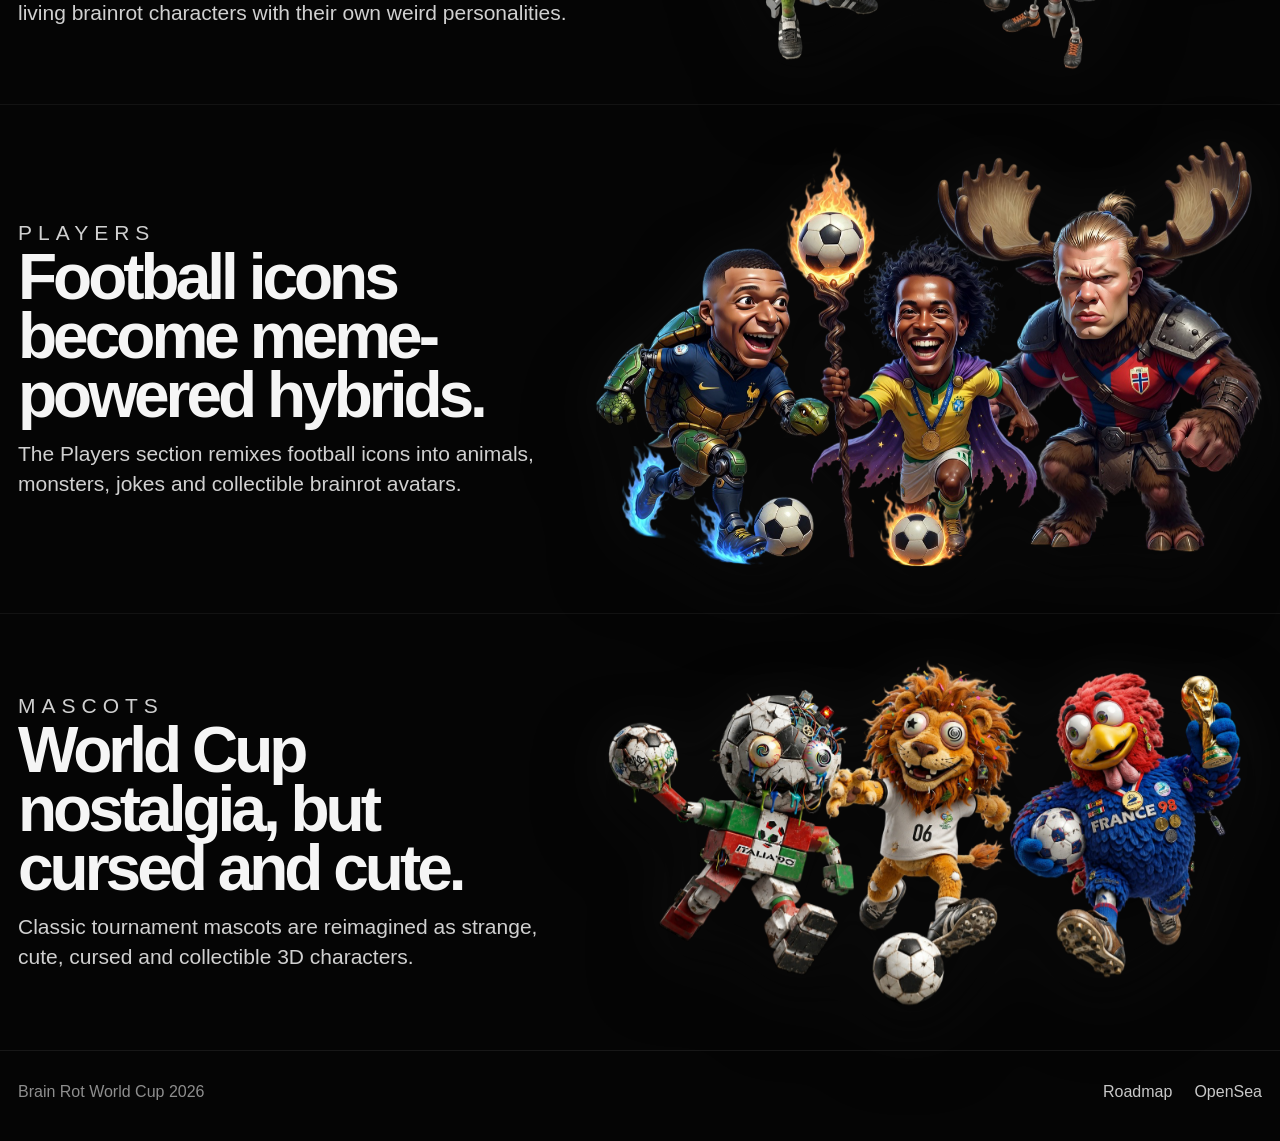
==== commit 9cbeafec: "Update index.html" ====
--- a/index.html
+++ b/index.html
@@ -23,11 +23,11 @@
   </div>
 
   <nav class="navbar">
-    <a href="index.html" class="logo">BRWC 2026</a>
+   <a href="/" class="logo">BRWC 2026</a>
 
     <div class="nav-links">
       <a href="#collection">Collection</a>
-      <a href="roadmap.html">Roadmap</a>
+      <a href="/roadmap">Roadmap</a>
       <a href="#fans">Fans</a>
       <a href="#champions">Champions</a>
       <a href="#items">Items</a>
@@ -66,7 +66,7 @@
         <p class="contract-label">Contract Address</p>
 
         <div class="contract-code-wrap">
-          <span id="ca-value" class="contract-code">CA: 0xXXXXXXXXXXXXXXXXXXXXXXXXXXXX</span>
+          <span id="ca-value" class="contract-code">CA: 0x6462e0ffcd9635496de55acd51b9bfa8b624b7c7</span>
 
           <button id="copy-ca-btn" class="copy-ca-btn magnetic" type="button">
             Copy
@@ -262,7 +262,7 @@
     <p>Brain Rot World Cup 2026</p>
 
     <div class="footer-links">
-      <a href="roadmap.html" class="magnetic">Roadmap</a>
+      <a href="/roadmap" class="magnetic">Roadmap</a>
 
       <a
         href="https://opensea.io/collection/brain-rot-world-cup-2026/overview"
@@ -277,4 +277,4 @@
 
   <script src="script.js"></script>
 </body>
-</html>+</html>
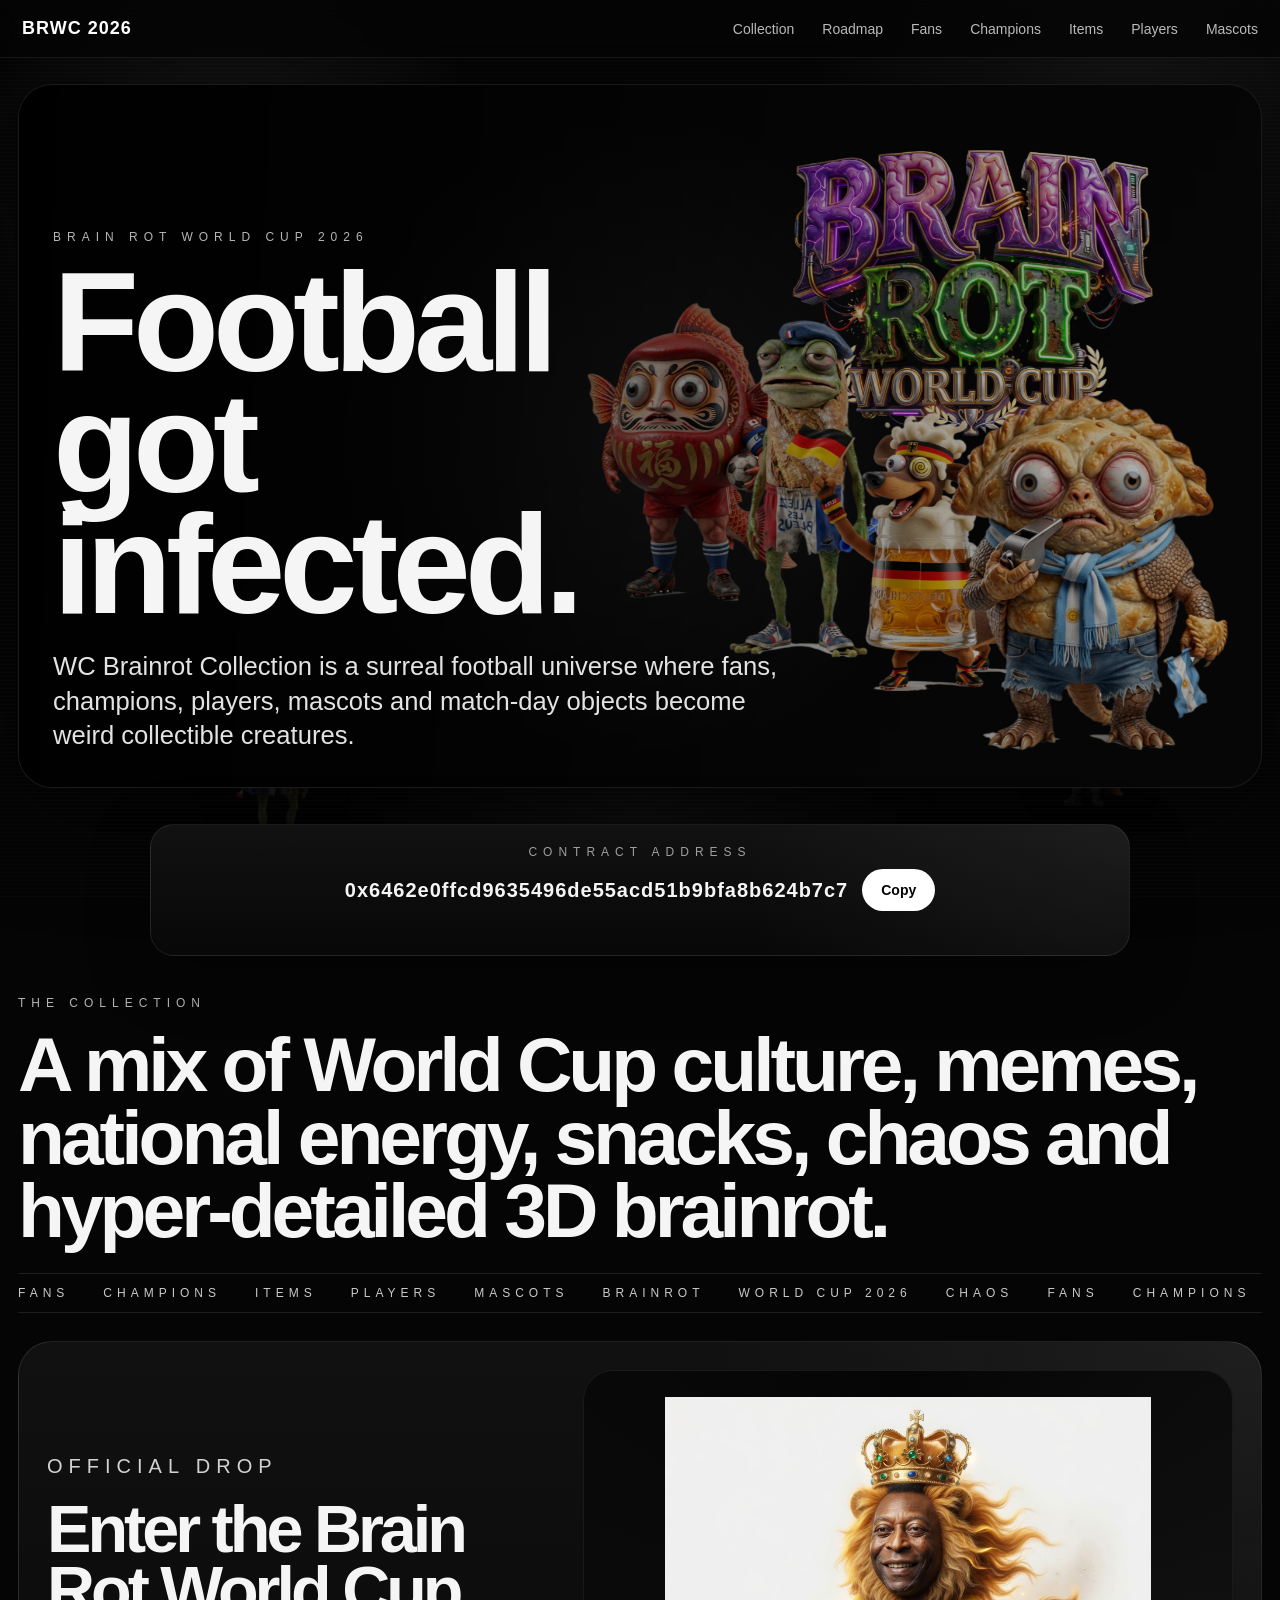
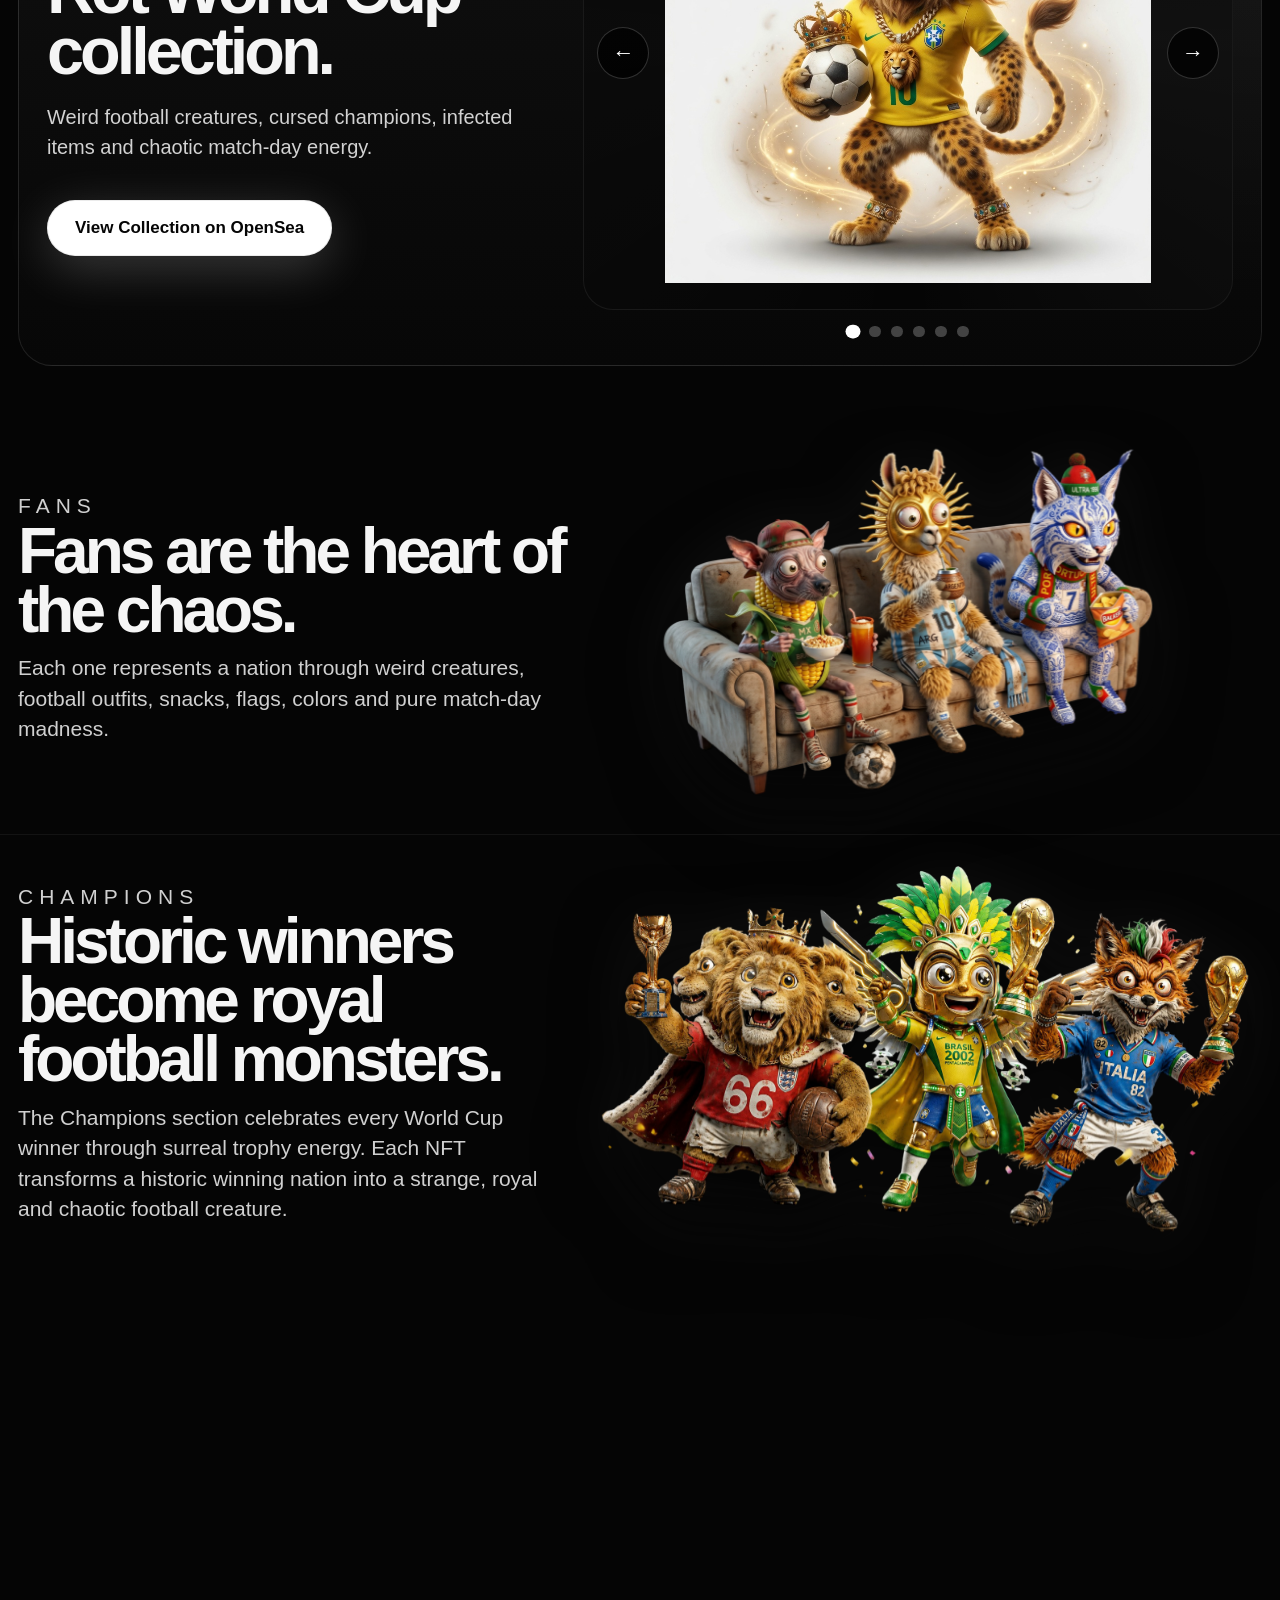
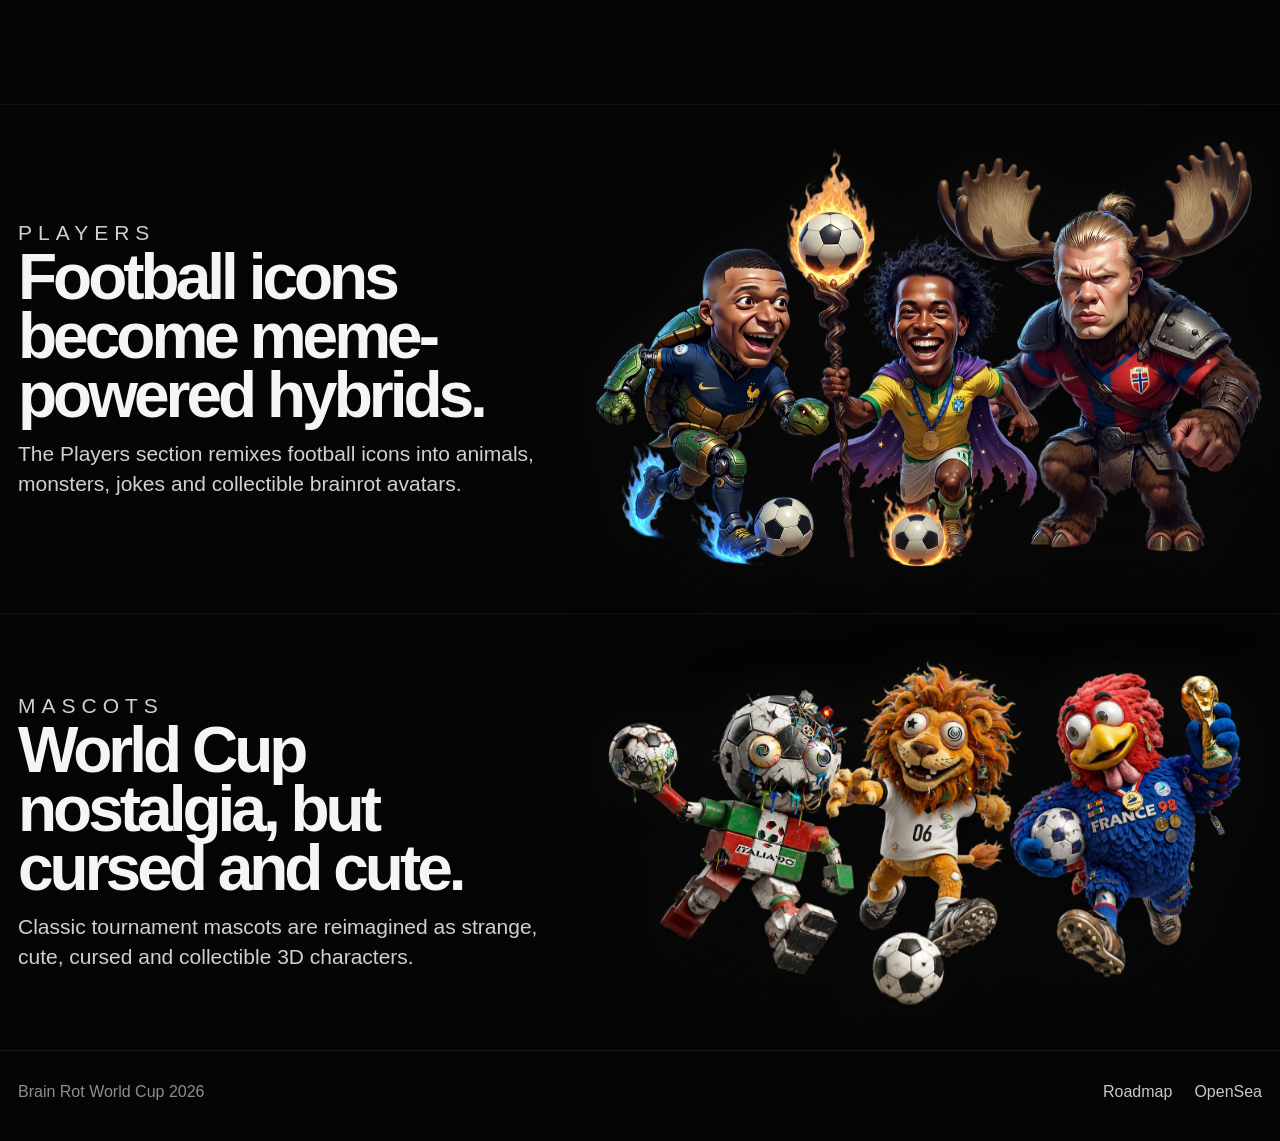
==== commit ea8571b4: "Fix formatting of contract address display" ====
--- a/index.html
+++ b/index.html
@@ -66,7 +66,7 @@
         <p class="contract-label">Contract Address</p>
 
         <div class="contract-code-wrap">
-          <span id="ca-value" class="contract-code">CA: 0x6462e0ffcd9635496de55acd51b9bfa8b624b7c7</span>
+          <span id="ca-value" class="contract-code"> 0x6462e0ffcd9635496de55acd51b9bfa8b624b7c7 </span>
 
           <button id="copy-ca-btn" class="copy-ca-btn magnetic" type="button">
             Copy
